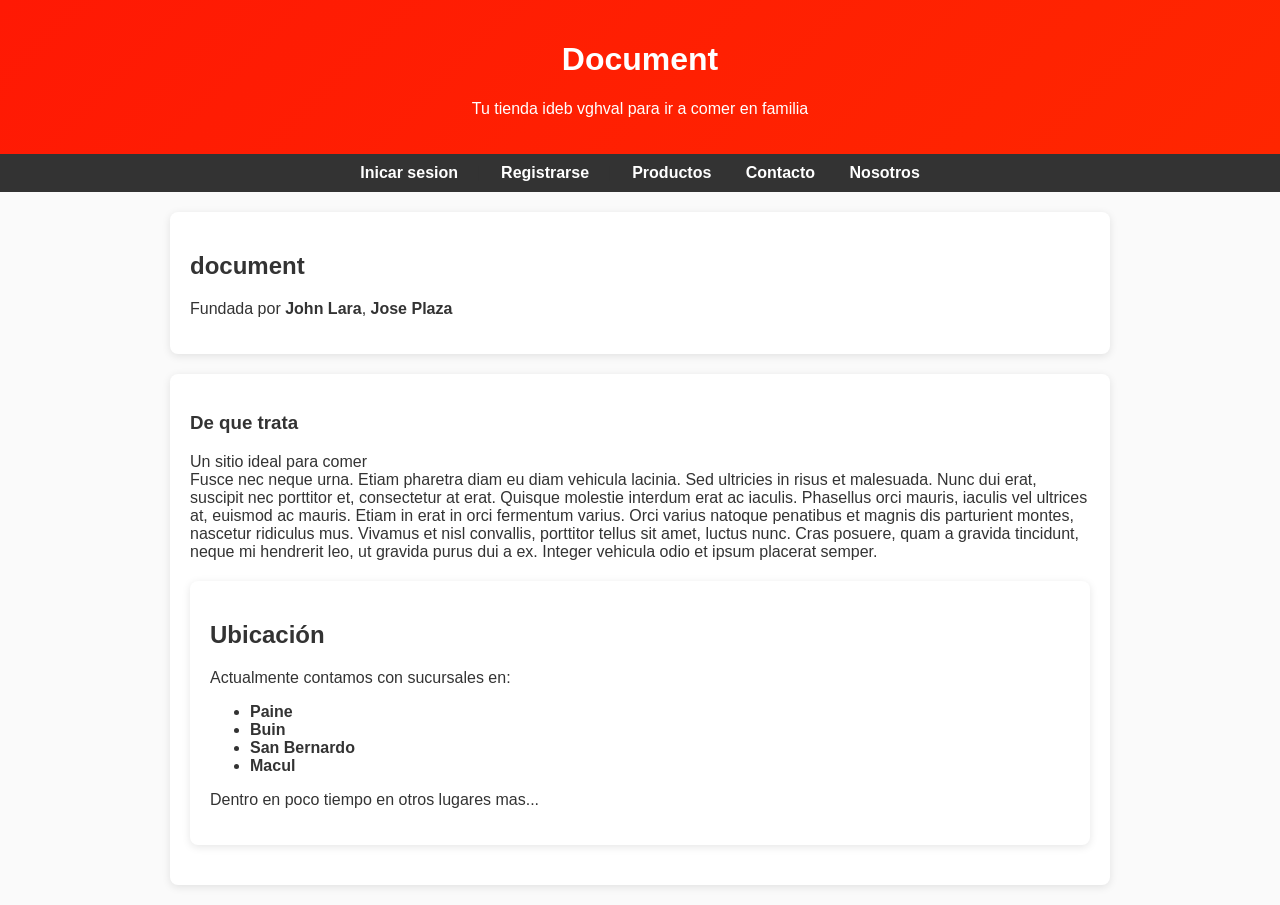
==== index/index.html @ 26eb7fd0 "j" ====
<!DOCTYPE html>
<html lang="en">
<head>
    <meta charset="UTF-8">
    <meta name="viewport" content="width=device-width, initial-scale=1.0">
    <title>WallEat</title>
    <link rel="icon" href="../img/logo.png" type="imagenes/png">
    <link rel="stylesheet" href="style.css">

</head>
<body>
    <header> 
        <h1> Document</h1>
        <p>Tu tienda ideb vghval para ir a comer en familia </p> 
    </header>
    <nav>
        <a href="../login/login.html"> Inicar sesion</a> | 
        <a href="../registro/registro.html"> Registrarse</a> | 
        <a href="../producto/producto.html"> Productos</a>
        <a href="../contacto/contacto.html"> Contacto</a>
        <a href="../nosotros/nosotros.html"> Nosotros</a>
    </nav>
    <section>
        <h2> document</h2>
        <p> Fundada por <strong>John Lara</strong>, <strong>Jose Plaza</strong></p>
        
    </section>
    <main>
        <h3> De que trata</h3>
        <p> Un sitio ideal para comer
            <br>
            Fusce nec neque urna. Etiam pharetra diam eu diam vehicula lacinia. Sed ultricies in risus et malesuada. Nunc dui erat, suscipit nec porttitor et,
            consectetur at erat. Quisque molestie interdum erat ac iaculis. Phasellus orci mauris, iaculis vel ultrices at, euismod ac mauris. Etiam in erat in orci fermentum varius.
            Orci varius natoque penatibus et magnis dis parturient montes, nascetur ridiculus mus. Vivamus et nisl convallis, porttitor tellus sit amet, luctus nunc. 
            Cras posuere, quam a gravida tincidunt, neque mi hendrerit leo, ut gravida purus dui a ex. Integer vehicula odio et ipsum placerat semper.
        <img src="">
        </p>
        <section>

        <h2>Ubicación</h2>
        <p>Actualmente contamos con sucursales en:</p>
        <ul>
            <li><strong> Paine</strong></li>
            <li><strong> Buin</strong></li>
            <li><strong> San Bernardo</strong></li>
            <li><strong> Macul</strong></li>
        </ul>
        <p>Dentro en poco tiempo en otros lugares mas...</p>
    </main>
</body>
</html>
---- index/style.css ----
body {
        font-family: 'Arial Narrow', Arial, sans-serif;
        margin: 0;
        padding: 0;
        background-color: #fafafaf6;
        color: #333;
    }
    

    header {
        background: linear-gradient(135deg, #ff1904, #ff2600);        color: white;
        padding: 20px 0;
        text-align: center;
        box-shadow: 0 2px 5px rgba(0,0,0,0.2);
    }

    nav {
        background-color: #333;
        padding: 10px;
        text-align: center;
    }

    nav a {
        color: white;
        text-decoration: none;
        margin: 0 15px;
        font-weight: bold;
        transition: color 0.3s;
    }

    nav a:hover {
        color: #ff9800; 
    }

    section, main {
        max-width: 900px;
        margin: 20px auto;
        padding: 20px;
        background-color: white;
        border-radius: 8px;
        box-shadow: 0 2px 8px rgba(0,0,0,0.1);
    }


    img[src="Imagen/QLR4EJTTKZEPXAMY34YHZU3FSA.avif"] {
        display: block;
        margin: 20px auto;
        max-width: 500px;
        height: auto;
        box-shadow: 0 2px 5px rgba(0,0,0,0.1);
    }
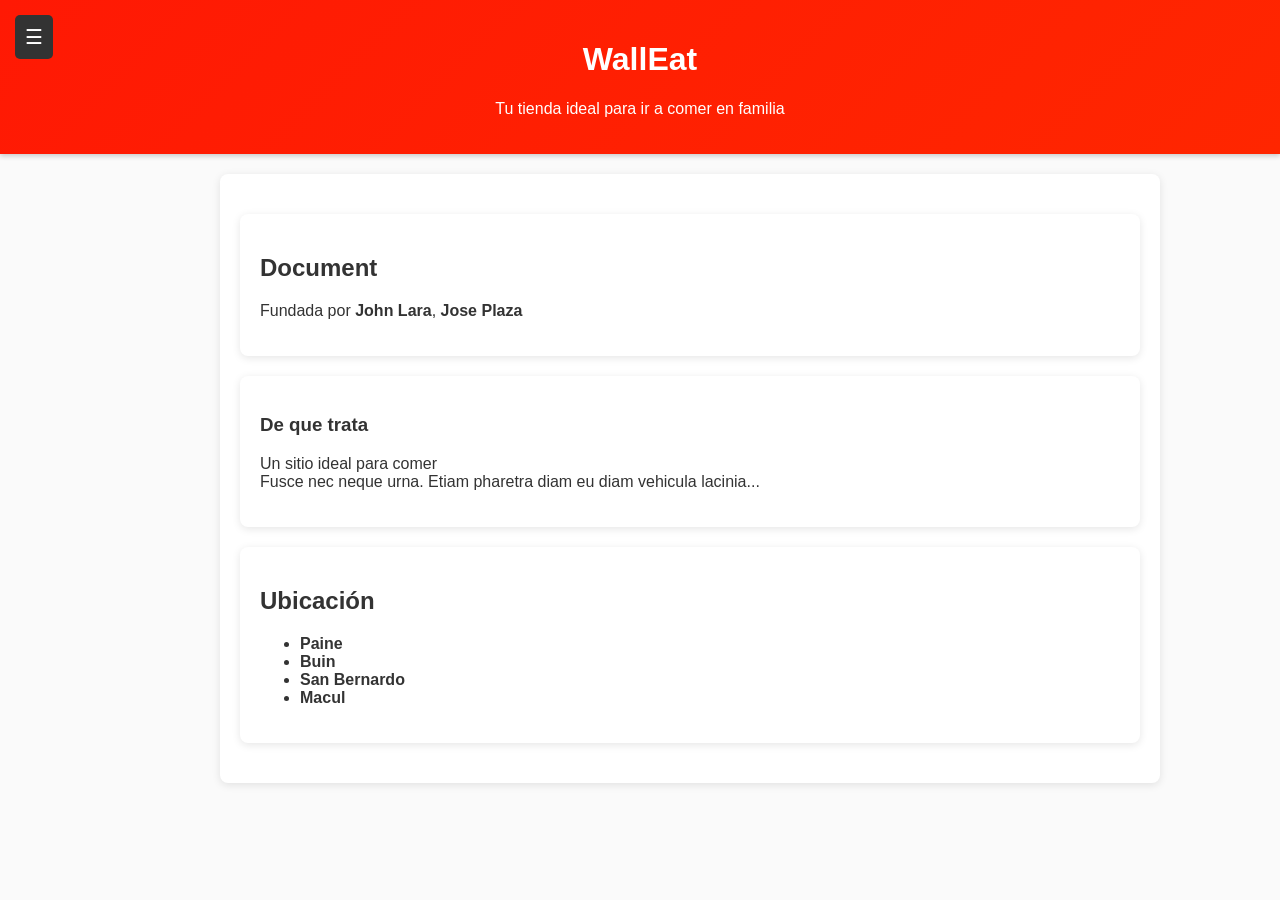
==== commit 45786b04: "boton larteral de barra index" ====
--- a/index/index.html
+++ b/index/index.html
@@ -1,5 +1,5 @@
 <!DOCTYPE html>
-<html lang="en">
+<html lang="es">
 <head>
     <meta charset="UTF-8">
     <meta name="viewport" content="width=device-width, initial-scale=1.0">
@@ -10,42 +10,46 @@
 </head>
 <body>
     <header> 
-        <h1> Document</h1>
-        <p>Tu tienda ideb vghval para ir a comer en familia </p> 
+        <h1>WallEat</h1>
+        <p>Tu tienda ideal para ir a comer en familia</p> 
     </header>
-    <nav>
-        <a href="../login/login.html"> Inicar sesion</a> | 
-        <a href="../registro/registro.html"> Registrarse</a> | 
-        <a href="../producto/producto.html"> Productos</a>
-        <a href="../contacto/contacto.html"> Contacto</a>
-        <a href="../nosotros/nosotros.html"> Nosotros</a>
+<!---------------------------------------------------------------------------------/-->
+
+
+    <button class="boton" id="boton">☰</button>
+    <nav class="navegacion" id="navegacion">
+        <a href="../login/login.html">Iniciar sesión</a>
+        <a href="../registro/registro.html"> Registrarse</a>
+        <a href="../producto/producto.html">Productos</a>
+        <a href="../contacto/contacto.html">Contacto</a>
+        <a href="../nosotros/nosotros.html">Nosotros</a>
     </nav>
-    <section>
-        <h2> document</h2>
-        <p> Fundada por <strong>John Lara</strong>, <strong>Jose Plaza</strong></p>
-        
-    </section>
-    <main>
-        <h3> De que trata</h3>
-        <p> Un sitio ideal para comer
-            <br>
-            Fusce nec neque urna. Etiam pharetra diam eu diam vehicula lacinia. Sed ultricies in risus et malesuada. Nunc dui erat, suscipit nec porttitor et,
-            consectetur at erat. Quisque molestie interdum erat ac iaculis. Phasellus orci mauris, iaculis vel ultrices at, euismod ac mauris. Etiam in erat in orci fermentum varius.
-            Orci varius natoque penatibus et magnis dis parturient montes, nascetur ridiculus mus. Vivamus et nisl convallis, porttitor tellus sit amet, luctus nunc. 
-            Cras posuere, quam a gravida tincidunt, neque mi hendrerit leo, ut gravida purus dui a ex. Integer vehicula odio et ipsum placerat semper.
-        <img src="">
+<!---------------------------------------------------------------------------------/-->
+
+    <main class="content" id="content">
+        <section>
+        <h2>Document</h2>
+        <p>Fundada por <strong>John Lara</strong>, <strong>Jose Plaza</strong></p>
+        </section>
+
+        <section>
+        <h3>De que trata</h3>
+        <p>
+            Un sitio ideal para comer <br>
+            Fusce nec neque urna. Etiam pharetra diam eu diam vehicula lacinia...
         </p>
+        </section>
+
         <section>
-
         <h2>Ubicación</h2>
-        <p>Actualmente contamos con sucursales en:</p>
         <ul>
-            <li><strong> Paine</strong></li>
-            <li><strong> Buin</strong></li>
-            <li><strong> San Bernardo</strong></li>
-            <li><strong> Macul</strong></li>
+            <li><strong>Paine</strong></li>
+            <li><strong>Buin</strong></li>
+            <li><strong>San Bernardo</strong></li>
+            <li><strong>Macul</strong></li>
         </ul>
-        <p>Dentro en poco tiempo en otros lugares mas...</p>
+        </section>
     </main>
+    <script src="index.js"></script>
 </body>
-</html>+</html>
--- a/index/style.css
+++ b/index/style.css
@@ -1,51 +1,83 @@
-    body {
-        font-family: 'Arial Narrow', Arial, sans-serif;
-        margin: 0;
-        padding: 0;
-        background-color: #fafafaf6;
-        color: #333;
-    }
-    
+body {
+    margin: 0;
+    font-family: Arial, sans-serif;
+    background-color: #fafafa;
+    color: #333;
+}
 
-    header {
-        background: linear-gradient(135deg, #ff1904, #ff2600);        color: white;
-        padding: 20px 0;
-        text-align: center;
-        box-shadow: 0 2px 5px rgba(0,0,0,0.2);
-    }
-
-    nav {
-        background-color: #333;
-        padding: 10px;
-        text-align: center;
-    }
-
-    nav a {
-        color: white;
-        text-decoration: none;
-        margin: 0 15px;
-        font-weight: bold;
-        transition: color 0.3s;
-    }
-
-    nav a:hover {
-        color: #ff9800; 
-    }
-
-    section, main {
-        max-width: 900px;
-        margin: 20px auto;
-        padding: 20px;
-        background-color: white;
-        border-radius: 8px;
-        box-shadow: 0 2px 8px rgba(0,0,0,0.1);
-    }
+header {
+    width: 100%;
+    background: linear-gradient(135deg, #ff1904, #ff2600);
+    color: white;
+    text-align: center;
+    padding: 20px 0;
+    box-shadow: 0 2px 5px rgba(0,0,0,0.2);
+}
+/*---------------------------------------------------------------------------------------------------------------*/
+.boton {
+    position: fixed;
+    top: 15px;
+    left: 15px;
+    font-size: 20px;
+    background: #333;
+    color: white;
+    border: none;
+    cursor: pointer;
+    z-index: 1001;
+    padding: 10px;
+    border-radius: 5px;
+}
 
 
-    img[src="Imagen/QLR4EJTTKZEPXAMY34YHZU3FSA.avif"] {
-        display: block;
-        margin: 20px auto;
-        max-width: 500px;
-        height: auto;
-        box-shadow: 0 2px 5px rgba(0,0,0,0.1);
-    }+.navegacion {
+    width: 220px;
+    height: 100vh;
+    background-color: #333;
+    color: white;
+    position: fixed;
+    top: 0;
+    left: -220px; /* << oculta al inicio */
+    padding-top: 60px;
+    transition: left 0.3s ease;
+    overflow: hidden;
+}
+.navegacion.active {
+    left: 0;
+}
+
+.navegacion a {
+    display: block;
+    color: white;
+    padding: 12px 20px;
+    text-decoration: none;
+    transition: background 0.3s;
+    white-space: nowrap;
+}
+
+.navegacion a:hover {
+    background-color: #575757;
+}
+
+.content {
+    margin-left: 220px;
+    padding: 20px;
+    transition: margin-left 0.3s ease;
+}
+/*---------------------------------------------------------------------------------------------------------------*/
+
+section, main {
+    max-width: 900px;
+    margin: 20px auto;
+    padding: 20px;
+    background-color: white;
+    border-radius: 8px;
+    box-shadow: 0 2px 8px rgba(0,0,0,0.1);
+}
+
+img[src="Imagen/QLR4EJTTKZEPXAMY34YHZU3FSA.avif"] {
+    display: block;
+    margin: 20px auto;
+    max-width: 500px;
+    height: auto;
+    box-shadow: 0 2px 5px rgba(0,0,0,0.1);
+}
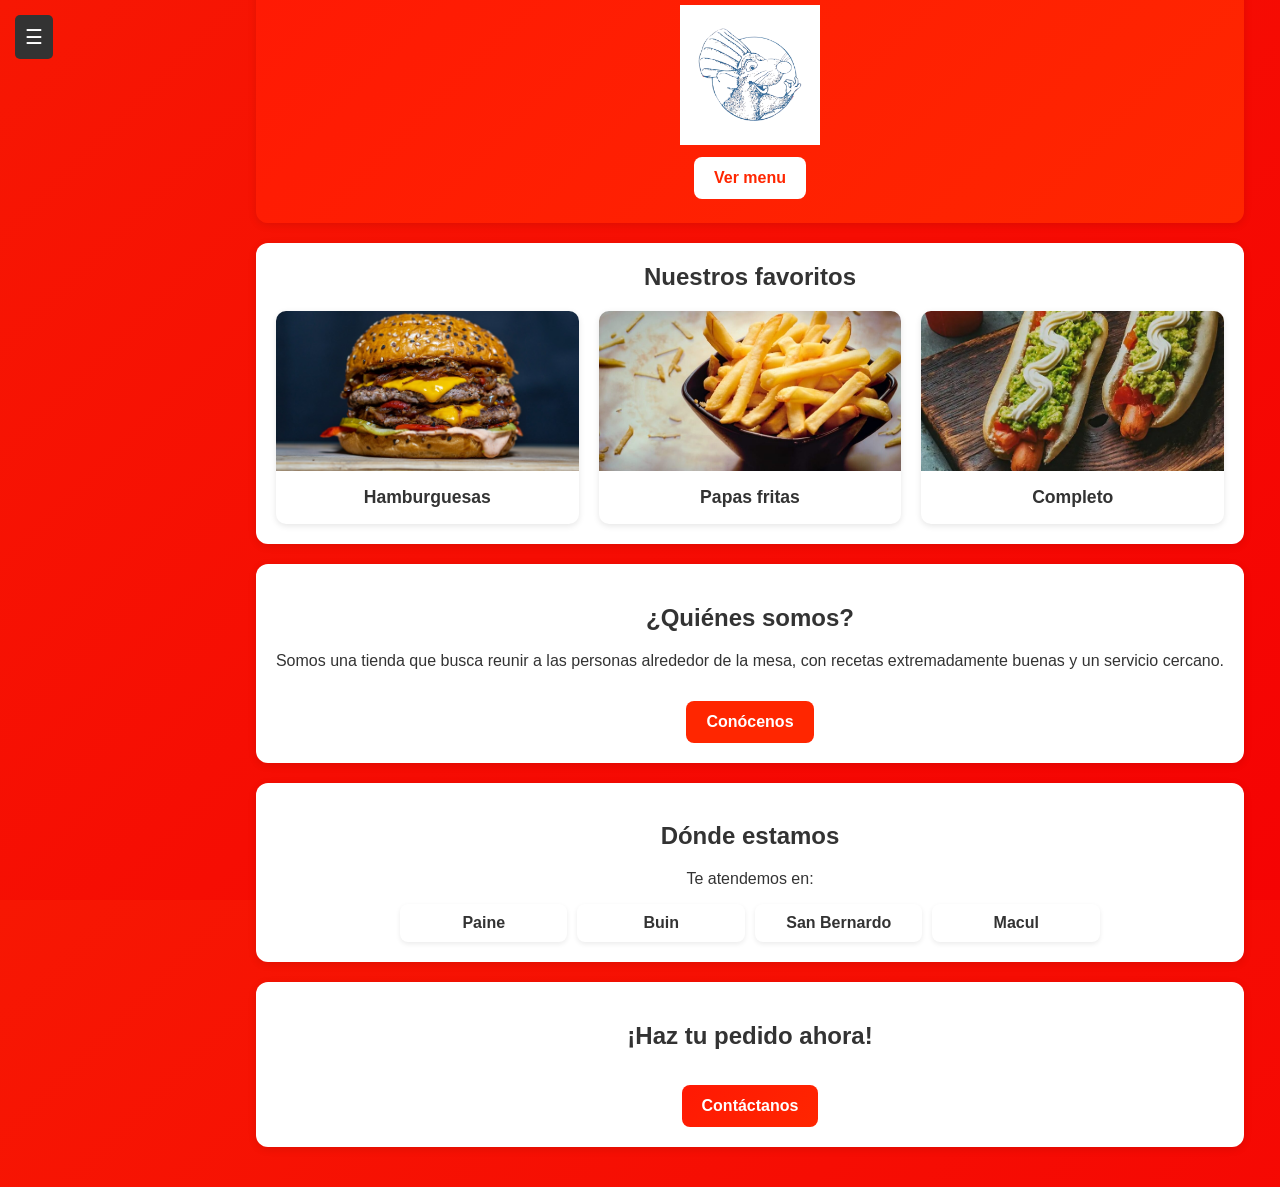
==== commit ef306c7f: "agregue cosas que faltaban y modifique otras" ====
--- a/index/index.html
+++ b/index/index.html
@@ -23,31 +23,61 @@
         <a href="../producto/producto.html">Productos</a>
         <a href="../contacto/contacto.html">Contacto</a>
         <a href="../nosotros/nosotros.html">Nosotros</a>
+        
     </nav>
 <!---------------------------------------------------------------------------------/-->
 
     <main class="content" id="content">
-        <section>
-        <h2>Document</h2>
-        <p>Fundada por <strong>John Lara</strong>, <strong>Jose Plaza</strong></p>
+        <section class="principio">
+            <h1>Bienvenido a WallEat</h1>
+            <p>Comida para ti o familiar al mejor precio</p>
+            <img src="../img/logo.png" alt="logo">
+
+            <a href="../login/login.html" class="btn">Ver menu</a>
         </section>
 
-        <section>
-        <h3>De que trata</h3>
-        <p>
-            Un sitio ideal para comer <br>
-            Fusce nec neque urna. Etiam pharetra diam eu diam vehicula lacinia...
-        </p>
+        <!-- DESTACADOS -->
+        <section class="destacados">
+            <h2>Nuestros favoritos</h2>
+            <div>
+                <article>
+                <img src="../img/smash-burger-que-es.jpg" alt="Hamburguesa">
+                <h3>Hamburguesas</h3>
+                </article>
+                <article>
+                <img src="../img/papas-fritas-saludables-1080x550-1-1200x720.jpg" alt="Papas fritas">
+                <h3>Papas fritas</h3>
+                </article>
+                <article>
+                <img src="../img/Foto_1.jpeg" alt="Completo">
+                <h3>Completo</h3>
+                </article>
+            </div>
         </section>
 
-        <section>
-        <h2>Ubicación</h2>
-        <ul>
-            <li><strong>Paine</strong></li>
-            <li><strong>Buin</strong></li>
-            <li><strong>San Bernardo</strong></li>
-            <li><strong>Macul</strong></li>
-        </ul>
+        <section class="nosotros">
+            <h2>¿Quiénes somos?</h2>
+            <p>
+                Somos una tienda que busca reunir a las personas alrededor
+                de la mesa, con recetas extremadamente buenas y un servicio cercano.
+            </p>
+            <a href="../nosotros/nosotros.html" class="btn">Conócenos</a>
+        </section>
+
+        <section class="ubicacion">
+            <h2>Dónde estamos</h2>
+            <p>Te atendemos en:</p>
+            <ul>
+                <li>Paine</li>
+                <li>Buin</li>
+                <li>San Bernardo</li>
+                <li>Macul</li>
+            </ul>
+        </section>
+
+        <section class="final">
+            <h2>¡Haz tu pedido ahora!</h2>
+            <a href="../contacto/contacto.html" class="btn">Contáctanos</a>
         </section>
     </main>
     <script src="index.js"></script>
--- a/index/style.css
+++ b/index/style.css
@@ -1,83 +1,221 @@
 body {
-    margin: 0;
-    font-family: Arial, sans-serif;
-    background-color: #fafafa;
-    color: #333;
+  background: linear-gradient(135deg, #f71703, #f50303);
+  height: 100vh;
+  display: flex;
+  flex-direction: column;
+  justify-content: center;
+  align-items: center;
+}
+body {
+  margin: 0;
+  font-family: Arial, sans-serif;
+  background-color: #fafafa;
+  color: #333;
+  text-align: center;
+
 }
 
 header {
-    width: 100%;
-    background: linear-gradient(135deg, #ff1904, #ff2600);
-    color: white;
-    text-align: center;
-    padding: 20px 0;
-    box-shadow: 0 2px 5px rgba(0,0,0,0.2);
-}
-/*---------------------------------------------------------------------------------------------------------------*/
+  width: 100%;
+  background: linear-gradient(135deg, #ff1904, #ff2600);
+  color: white;
+  text-align: center;
+  padding: 20px 0;
+  box-shadow: 0 2px 5px rgba(0,0,0,0.2);
+}
+
+main > section {
+  max-width: 1000px;
+  margin: 20px auto;
+  padding: 20px;
+  background: #fff;
+  border-radius: 12px;
+  box-shadow: 0 2px 8px rgba(0,0,0,0.1);
+}
+
+/* boton barra---------------------------------------------------*/
 .boton {
-    position: fixed;
-    top: 15px;
-    left: 15px;
-    font-size: 20px;
-    background: #333;
-    color: white;
-    border: none;
-    cursor: pointer;
-    z-index: 1001;
-    padding: 10px;
-    border-radius: 5px;
-}
-
+  position: fixed;
+  top: 15px;
+  left: 15px;
+  font-size: 20px;
+  background: #333;
+  color: white;
+  border: none;
+  cursor: pointer;
+  z-index: 1001;
+  padding: 10px;
+  border-radius: 5px;
+}
 
 .navegacion {
-    width: 220px;
-    height: 100vh;
-    background-color: #333;
-    color: white;
-    position: fixed;
-    top: 0;
-    left: -220px; /* << oculta al inicio */
-    padding-top: 60px;
-    transition: left 0.3s ease;
-    overflow: hidden;
+  width: 220px;
+  height: 100vh;
+  background-color: #333;
+  color: white;
+  position: fixed;
+  top: 0;
+  left: -220px; /* << oculta al inicio */
+  padding-top: 60px;
+  transition: left 0.3s ease;
+  overflow: hidden;
 }
 .navegacion.active {
-    left: 0;
+  left: 0;
 }
 
 .navegacion a {
-    display: block;
-    color: white;
-    padding: 12px 20px;
-    text-decoration: none;
-    transition: background 0.3s;
-    white-space: nowrap;
+  display: block;
+  color: white;
+  padding: 12px 20px;
+  text-decoration: none;
+  transition: background 0.3s;
+  white-space: nowrap;
 }
 
 .navegacion a:hover {
-    background-color: #575757;
+  background-color: #575757;
 }
 
 .content {
-    margin-left: 220px;
-    padding: 20px;
-    transition: margin-left 0.3s ease;
-}
-/*---------------------------------------------------------------------------------------------------------------*/
-
-section, main {
-    max-width: 900px;
-    margin: 20px auto;
-    padding: 20px;
-    background-color: white;
-    border-radius: 8px;
-    box-shadow: 0 2px 8px rgba(0,0,0,0.1);
-}
-
-img[src="Imagen/QLR4EJTTKZEPXAMY34YHZU3FSA.avif"] {
-    display: block;
-    margin: 20px auto;
-    max-width: 500px;
-    height: auto;
-    box-shadow: 0 2px 5px rgba(0,0,0,0.1);
-}+  margin-left: 220px;
+  padding: 20px;
+  transition: margin-left 0.3s ease;
+}
+/* boton barra------------------------------------------------------ */
+
+.btn {
+  display: inline-block;
+  padding: 12px 20px;
+  background: linear-gradient(135deg, #ff1904, #ff2600);
+  color: #fff;
+  font-weight: 700;
+  border-radius: 8px;
+  text-decoration: none;
+  transition: opacity .2s, transform .2s;
+}
+.btn:hover {
+  opacity: .9;
+  transform: translateY(-2px);
+}
+
+
+.principio {
+  text-align: center;
+  background: linear-gradient(135deg, #ff1904, #ff2600);
+  color: #fff;
+  padding: 24px 12px;          /* antes 50px 5px */
+}
+.principio h1 {
+  margin: 0 0 10px;
+}
+.principio p {
+  margin: 0 0 18px;
+  opacity: .95;
+}
+.principio .btn {
+  background: #fff;
+  color: #ff2600;
+}
+.principio .btn:hover {
+  background: #f5f5f5;
+  color: #d40000;
+}
+
+[src$="logo.png"]{
+  width: 140px;                
+  height: auto;
+  display: block;
+  margin: 8px auto 12px;
+
+}
+
+@media (min-width: 992px){
+  .navegacion.active ~ .content{
+    margin-left: 220px;           /* deja espacio solo cuando el nav está visible */
+  }
+}
+
+
+
+/* destacados-----------------------------------*/
+.destacados h2 {
+  text-align: center;
+  margin-top: 0;
+  margin-bottom: 20px;
+}
+.destacados > div {
+  display: grid;
+  gap: 20px;
+  grid-template-columns: repeat(auto-fit, minmax(200px,1fr));
+}
+.destacados article {
+  background: #fff;
+  border-radius: 10px;
+  overflow: hidden;
+  box-shadow: 0 2px 6px rgba(0,0,0,.1);
+  text-align: center;
+  transition: transform .2s ease, box-shadow .2s ease;
+}
+.destacados article:hover {
+  transform: translateY(-3px);
+  box-shadow: 0 6px 16px rgba(0,0,0,.12);
+}
+.destacados img {
+  width: 100%;
+  height: 160px;
+  object-fit: cover;
+}
+.destacados h3 {
+  margin: 12px 0 16px;
+  font-size: 1.1rem;
+}
+/* destacados-----------------------------------*/
+
+
+/* nosotros-----------------------------------*/
+.nosotros {
+  text-align: center;
+}
+.nosotros .btn {
+  margin-top: 15px;
+  background: #ff2600;
+  color: #fff;
+}
+.nosotros .btn:hover {
+  opacity: .85;
+}
+/* nosotros-----------------------------------*/
+
+
+/* ubicacion-----------------------------------*/
+.ubicacion {
+  text-align: center;
+}
+.ubicacion ul {
+  list-style: none;
+  padding: 0;
+  display: grid;
+  gap: 10px;
+  grid-template-columns: repeat(auto-fit, minmax(160px,1fr));
+  max-width: 700px;
+  margin: 15px auto 0;
+}
+.ubicacion li {
+  background: #fff;
+  padding: 10px;
+  border-radius: 8px;
+  box-shadow: 0 2px 5px rgba(0,0,0,.08);
+  font-weight: 600;
+}
+
+/*ubicacion----------------------------------- */
+
+.final {
+  text-align: center;
+}
+.final .btn {
+  margin-top: 15px;
+}
+
+
